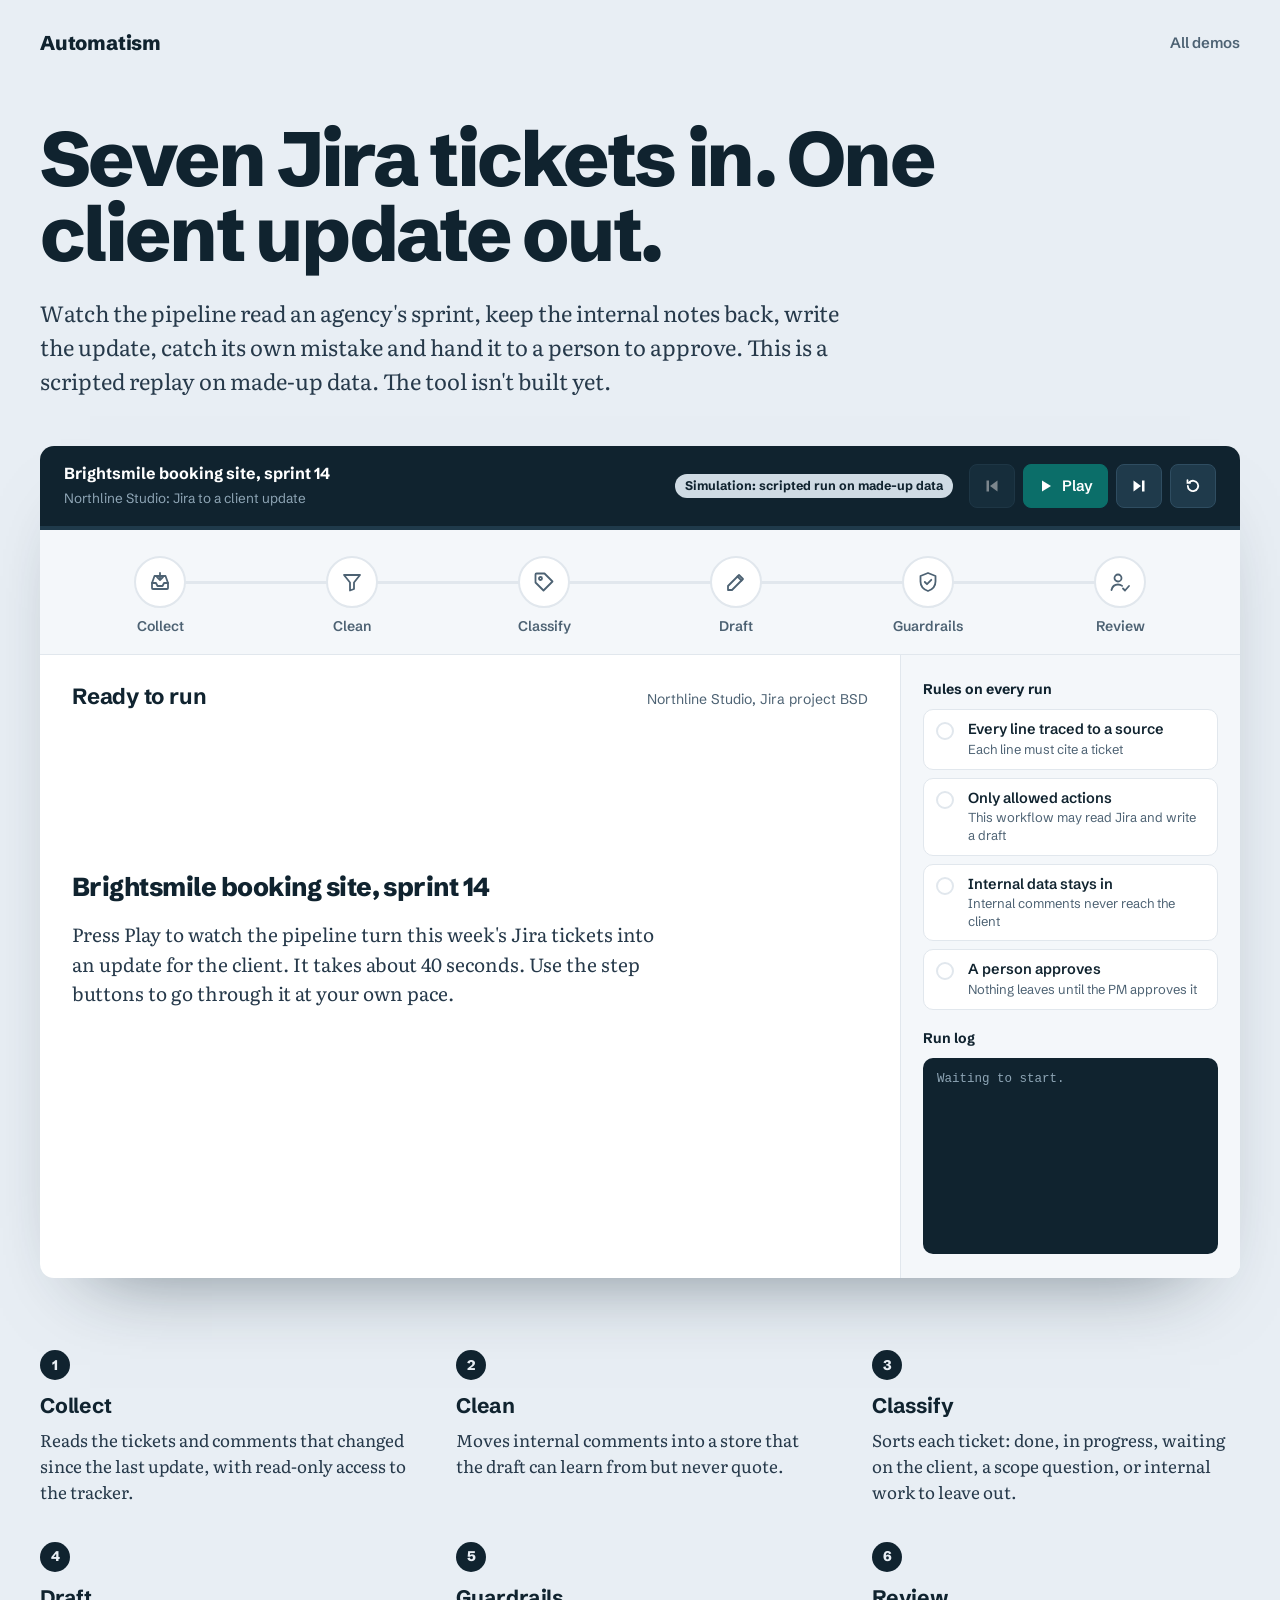
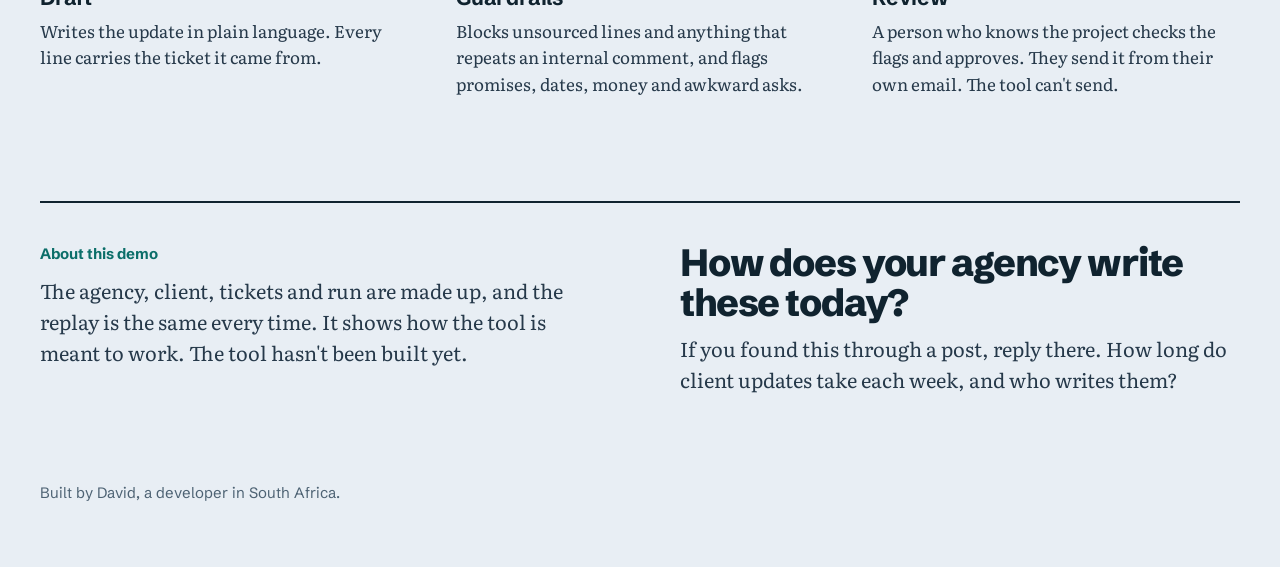
==== client-updates/index.html @ d6e1fcb0 "Animated pipeline demos: client updates and unbilled time, plus hub Co-Authored-By: Claude Opus 5.5 " ====
<!doctype html>
<html lang="en">
<head>
<meta charset="utf-8">
<meta name="viewport" content="width=device-width, initial-scale=1">
<title>Client updates, drafted from Jira</title>
<meta name="description" content="Watch a scripted run: seven Jira tickets become a client update, internal notes stay out, a guardrail catches a leak, and a person approves it. Made-up data; the tool isn't built yet.">
<link rel="preconnect" href="https://fonts.googleapis.com">
<link rel="preconnect" href="https://fonts.gstatic.com" crossorigin>
<link href="https://fonts.googleapis.com/css2?family=Schibsted+Grotesk:wght@400;500;600;700;800&family=Literata:opsz,wght@7..72,400;7..72,500&display=swap" rel="stylesheet">
<link rel="stylesheet" href="../assets/site.css">
<link rel="stylesheet" href="../assets/player.css">
</head>
<body>
<div class="wrap">
  <header class="top"><a class="brand" href="../">Automatism</a><nav><a href="../">All demos</a></nav></header>
  <main>
    <section class="hero" style="padding-top: 64px; max-width: 980px">
      <h1>Seven Jira tickets in. One client update out.</h1>
      <p class="lede">Watch the pipeline read an agency's sprint, keep the internal notes back, write the update, catch its own mistake and hand it to a person to approve. This is a scripted replay on made-up data. The tool isn't built yet.</p>
    </section>

    <div class="player" id="player"></div>

    <section class="after">
      <ol class="steps">
        <li><h3>Collect</h3><p>Reads the tickets and comments that changed since the last update, with read-only access to the tracker.</p></li>
        <li><h3>Clean</h3><p>Moves internal comments into a store that the draft can learn from but never quote.</p></li>
        <li><h3>Classify</h3><p>Sorts each ticket: done, in progress, waiting on the client, a scope question, or internal work to leave out.</p></li>
        <li><h3>Draft</h3><p>Writes the update in plain language. Every line carries the ticket it came from.</p></li>
        <li><h3>Guardrails</h3><p>Blocks unsourced lines and anything that repeats an internal comment, and flags promises, dates, money and awkward asks.</p></li>
        <li><h3>Review</h3><p>A person who knows the project checks the flags and approves. They send it from their own email. The tool can't send.</p></li>
      </ol>

      <section class="close">
        <div>
          <div class="kicker">About this demo</div>
          <p>The agency, client, tickets and run are made up, and the replay is the same every time. It shows how the tool is meant to work. The tool hasn't been built yet.</p>
        </div>
        <div>
          <h2>How does your agency write these today?</h2>
          <p>If you found this through a post, reply there. How long do client updates take each week, and who writes them?</p>
        </div>
      </section>
      <p class="byline">Built by David, a developer in South Africa.</p>
    </section>
  </main>
</div>

<script src="../assets/player.js"></script>
<script>
(function () {
  var esc = Pipeline.esc;
  var I = {
    collect: '<svg viewBox="0 0 24 24" fill="none" stroke="currentColor" stroke-width="1.8" stroke-linecap="round" stroke-linejoin="round" aria-hidden="true"><path d="M4 13h4l1.5 3h5L16 13h4"/><path d="M4 13l2.5-7h11L20 13v5a1 1 0 0 1-1 1H5a1 1 0 0 1-1-1z"/><path d="M12 3v7m-3-3l3 3 3-3"/></svg>',
    clean: '<svg viewBox="0 0 24 24" fill="none" stroke="currentColor" stroke-width="1.8" stroke-linecap="round" stroke-linejoin="round" aria-hidden="true"><path d="M4 5h16l-6 7.5V19l-4 1.5v-8z"/></svg>',
    classify: '<svg viewBox="0 0 24 24" fill="none" stroke="currentColor" stroke-width="1.8" stroke-linecap="round" stroke-linejoin="round" aria-hidden="true"><path d="M3.5 12.5V4.5a1 1 0 0 1 1-1h8l8 8-9 9z"/><circle cx="8.5" cy="8.5" r="1.5"/></svg>',
    draft: '<svg viewBox="0 0 24 24" fill="none" stroke="currentColor" stroke-width="1.8" stroke-linecap="round" stroke-linejoin="round" aria-hidden="true"><path d="M4 20h4L19 9l-4-4L4 16z"/><path d="M13.5 6.5l4 4"/></svg>',
    guard: '<svg viewBox="0 0 24 24" fill="none" stroke="currentColor" stroke-width="1.8" stroke-linecap="round" stroke-linejoin="round" aria-hidden="true"><path d="M12 3l7.5 3v5.5c0 4.5-3.2 8-7.5 9.5-4.3-1.5-7.5-5-7.5-9.5V6z"/><path d="M8.8 12l2.2 2.2 4.3-4.4"/></svg>',
    review: '<svg viewBox="0 0 24 24" fill="none" stroke="currentColor" stroke-width="1.8" stroke-linecap="round" stroke-linejoin="round" aria-hidden="true"><circle cx="10" cy="8" r="3.5"/><path d="M3.5 20c.8-3.6 3.4-5.5 6.5-5.5 1.6 0 3 .5 4.1 1.4"/><path d="M15 18.5l2 2 4-4.5"/></svg>',
    lock: '<svg viewBox="0 0 16 16" fill="none" stroke="currentColor" stroke-width="1.6" stroke-linecap="round" aria-hidden="true"><rect x="3" y="7" width="10" height="7" rx="1.5"/><path d="M5.5 7V5a2.5 2.5 0 0 1 5 0v2"/></svg>',
    tick: '<svg viewBox="0 0 12 12" fill="none" stroke="currentColor" stroke-width="2" stroke-linecap="round" stroke-linejoin="round" aria-hidden="true"><path d="M2.5 6.2l2.3 2.3 4.7-5"/></svg>'
  };

  var T = [
    { k: "BSD-212", t: "Slot API returns 500 on Saturdays", s: "Done", c: "c-done", note: "tz offset on the practice system sandbox. hotfixed, added test", cls: ["Done: tell the client", "c-done"] },
    { k: "BSD-215", t: "Practitioner profile fields in CMS", s: "Done", c: "c-done", cls: ["Done: tell the client", "c-done"] },
    { k: "BSD-219", t: "SMS reminders via gateway", s: "Blocked", c: "c-bad", note: "still waiting on client for sender ID approval. asked 3x", cls: ["Waiting on the client", "c-wait"] },
    { k: "BSD-221", t: "Refactor availability cache", s: "In progress", c: "c-prog", cls: ["Internal work: leave out", "c-int"] },
    { k: "BSD-224", t: "Home page hero copy", s: "To do", c: "c-int", note: "copy not in from their marketing yet", cls: ["Waiting on the client", "c-wait"] },
    { k: "BSD-226", t: "Mobile speed: oversized hero photos", s: "In progress", c: "c-prog", note: "their photos are 8MB each lol", cls: ["In progress", "c-prog"] },
    { k: "BSD-227", t: "Add medical aid field to booking form", s: "New", c: "c-int", note: "not in SOW. client asked on Tuesday's call. change request?", cls: ["Scope question", "c-scope"] }
  ];

  // The draft, in order. "leak" is the first version of the BSD-226 line, which the guardrail blocks.
  var D = [
    { id: "hi", text: "Hi Lerato," },
    { id: "intro", text: "Here's where the booking site stands this week." },
    { id: "h1", head: "Done" },
    { id: "p212", src: "BSD-212", text: "Saturday bookings work again. A time zone mismatch with the practice system was blocking them. It's fixed, and we've added a check so it can't come back quietly." },
    { id: "p215", src: "BSD-215", text: "Your team can now edit practitioner profiles in the CMS." },
    { id: "h2", head: "In progress" },
    { id: "p226", src: "BSD-226", leak: "Page speed on phones is poor because your photos are 8MB each.", text: "Page speed on phones. Large photo files are the main cause, and we're working on it." },
    { id: "h3", head: "Waiting on you" },
    { id: "p219", src: "BSD-219", flag: 1, text: "SMS reminders are waiting on the sender ID approval. Could you check whether it has come through?" },
    { id: "p224", src: "BSD-224", text: "The home page copy from your marketing team." },
    { id: "h4", head: "Your question from Tuesday" },
    { id: "p227", src: "BSD-227", flag: 2, text: "Adding a medical aid field to the booking form is outside the current scope. We'll send you a quote for it." },
    { id: "bye", text: "Thanks,<br>Naledi" }
  ];

  function addTickets(from, to) { return function (d, i) { for (var j = from; j <= to; j++) d.tickets.push({ i: j, at: i }); }; }
  function addClasses(list) { return function (d, i) { list.forEach(function (j) { d.cls[j] = i; }); }; }
  function addDraft(ids) { return function (d, i) { ids.forEach(function (id) { d.draft.push({ id: id, at: i }); }); }; }
  function set(key) { return function (d, i) { d[key] = i; }; }

  var beats = [
    { stage: "collect", dur: 1000, log: [["Connected to Jira project BSD with a read-only token"]], rules: { actions: ["run", "Checking: read Jira, write a draft"] } },
    { stage: "collect", dur: 700, log: [["Fetching issues changed since Fri 18 Sep, 16:00"]] },
    { stage: "collect", dur: 650, log: [["Got BSD-212, BSD-215, BSD-219"]], do: addTickets(0, 2) },
    { stage: "collect", dur: 650, log: [["Got BSD-221, BSD-224"]], do: addTickets(3, 4) },
    { stage: "collect", dur: 650, log: [["Got BSD-226, BSD-227"]], do: addTickets(5, 6) },
    { stage: "collect", dur: 1300, log: [["7 issues and 5 comments collected"]], rules: { actions: ["pass", "Read-only on Jira. No other systems touched."] } },

    { stage: "clean", dur: 1200, t: 2, log: [["Separating internal comments from ticket text"]], rules: { sensitive: ["run", "Scanning 5 comments"] } },
    { stage: "clean", dur: 1600, log: [["5 internal comments moved to the internal store"]], do: set("vault") },
    { stage: "clean", dur: 1300, log: [["No credentials or personal details found in ticket text", "good"]], rules: { sensitive: ["wait", "5 comments held back. The draft gets checked against them."] } },

    { stage: "classify", dur: 800, t: 2, log: [["Classifying 7 issues for the client"]] },
    { stage: "classify", dur: 850, log: [["BSD-212, BSD-215: done"]], do: addClasses([0, 1]) },
    { stage: "classify", dur: 850, log: [["BSD-219, BSD-224: waiting on the client"]], do: addClasses([2, 4]) },
    { stage: "classify", dur: 850, log: [["BSD-226: in progress"]], do: addClasses([5]) },
    { stage: "classify", dur: 1000, log: [["BSD-221: internal work, left out", "warn"]], do: addClasses([3]) },
    { stage: "classify", dur: 1500, log: [["BSD-227: not in the statement of work, marked as a scope question", "warn"]], do: addClasses([6]) },

    { stage: "draft", dur: 900, t: 2, log: [["Drafting the update for Lerato from 6 issues"]] },
    { stage: "draft", dur: 1000, t: 3, do: addDraft(["hi", "intro"]) },
    { stage: "draft", dur: 1300, t: 3, do: addDraft(["h1", "p212", "p215"]) },
    { stage: "draft", dur: 1100, t: 3, do: addDraft(["h2", "p226"]) },
    { stage: "draft", dur: 1200, t: 3, do: addDraft(["h3", "p219", "p224"]) },
    { stage: "draft", dur: 1200, t: 3, do: addDraft(["h4", "p227", "bye"]) },
    { stage: "draft", dur: 1100, log: [["Draft ready: 6 content lines, each tagged with its ticket"]] },

    { stage: "guard", dur: 1100, log: [["Checking every line has a source"]], rules: { source: ["run", "Checking 6 lines"] } },
    { stage: "guard", dur: 1000, log: [["6 of 6 lines trace to a ticket", "good"]], rules: { source: ["pass", "6 of 6 lines cite a ticket"] } },
    { stage: "guard", dur: 1300, log: [["Comparing the draft with the 5 internal comments"]], rules: { sensitive: ["run", "Comparing draft with 5 internal comments"] } },
    { stage: "guard", dur: 2600, halt: true, log: [["BLOCKED: a line repeats the internal comment on BSD-226 (\"their photos are 8MB each\")", "bad"]], rules: { sensitive: ["fail", "A line repeats BSD-226's internal comment"] }, do: set("caught") },
    { stage: "guard", dur: 1900, log: [["Rewriting that line without the internal detail", "warn"]], do: set("fixed") },
    { stage: "guard", dur: 1200, log: [["Recheck passed: no internal text left in the draft", "good"]], rules: { sensitive: ["pass", "Rewritten line passes. No internal text left."] } },
    { stage: "guard", dur: 1500, log: [["Flagged for a person: BSD-219 (third time asking), BSD-227 (offers a quote)", "warn"]], rules: { human: ["flag", "2 lines need a person: a third ask and a quote"] }, do: set("flags") },
    { stage: "guard", dur: 1100, log: [["Saved as a draft. Sending isn't an allowed action for this workflow"]], rules: { actions: ["pass", "Draft saved. Sending isn't allowed."] } },

    { stage: "review", dur: 1600, t: 30, log: [["Draft sent to Naledi for review"]], rules: { human: ["wait", "Waiting for Naledi"] } },
    { stage: "review", dur: 1500, t: 40, log: [["Naledi checked the tone of the SMS reminder line"]], do: set("c1") },
    { stage: "review", dur: 1500, t: 30, log: [["Naledi confirmed BSD-227 is a change request and OK'd offering a quote"]], do: set("c2") },
    { stage: "review", dur: 2000, t: 10, done: true, log: [["Approved by Naledi. She sends it from her own email. The tool sent nothing.", "good"]], rules: { human: ["pass", "Approved by Naledi"] }, do: set("ok") }
  ];

  function has(d, key) { return d[key] !== undefined; }
  function fresh(at, k) { return at === k ? " enter" : ""; }

  function ticketRows(d, k, mode) {
    return '<ul class="rows">' + d.tickets.map(function (x) {
      var t = T[x.i];
      var chip = '<span class="chip ' + t.c + '">' + t.s + "</span>";
      var extra = "";
      if (mode === "classify" && d.cls[x.i] !== undefined) {
        chip = '<span class="chip ' + t.cls[1] + fresh(d.cls[x.i], k) + '">' + t.cls[0] + "</span>";
      }
      if (t.note) {
        if (mode === "collect") extra = '<div class="n"><b>Comment:</b> ' + esc(t.note) + "</div>";
        else extra = '<div class="n">1 internal comment held back</div>';
      }
      var dim = mode === "classify" && t.cls[1] === "c-int" && d.cls[x.i] !== undefined ? ' style="opacity:.55"' : "";
      return '<li class="row' + fresh(x.at, k) + '"' + dim + '><span class="k">' + t.k + '</span><span class="t">' + esc(t.t) + "</span>" + chip + extra + "</li>";
    }).join("") + "</ul>";
  }

  function vault(d, k) {
    return '<div class="vault' + fresh(d.vault, k) + '"><h5>' + I.lock + "Internal store: used for context, never quoted</h5><ul>" +
      T.filter(function (t) { return t.note; }).map(function (t) { return "<li>" + t.k + ": " + esc(t.note) + "</li>"; }).join("") + "</ul></div>";
  }

  function draftHtml(d, k, final) {
    var last = d.draft.length ? d.draft[d.draft.length - 1].id : null;
    return '<div class="draft">' + d.draft.map(function (x) {
      var p = D.filter(function (y) { return y.id === x.id; })[0];
      if (p.head) return '<h6 class="' + fresh(x.at, k) + '">' + p.head + "</h6>";
      var src = p.src ? '<span class="src">' + p.src + "</span>" : "";
      var caret = !final && x.id === last && x.at === k ? " caret" : "";
      if (p.leak && !has(d, "fixed")) {
        if (has(d, "caught")) return '<p class="caught' + fresh(d.caught, k) + '"><span class="stamp">Blocked: repeats an internal comment</span><br><del>' + esc(p.leak) + "</del>" + src + "</p>";
        return '<p class="' + fresh(x.at, k) + caret + '">' + esc(p.leak) + src + "</p>";
      }
      if (p.leak) return '<p class="fixed' + fresh(d.fixed, k) + '">' + esc(p.text) + src + "</p>";
      if (p.flag && has(d, "flags")) return '<p class="flagged' + fresh(d.flags, k) + '"><span class="sr">Flag ' + p.flag + ": </span>" + esc(p.text) + src + "</p>";
      return '<p class="' + fresh(x.at, k) + caret + '">' + p.text + src + "</p>";
    }).join("") + "</div>";
  }

  function render(st, k) {
    var d = st.data, stage = st.cur < 0 ? null : beats[k].stage;
    if (!stage) return {
      title: "Ready to run",
      note: "Northline Studio, Jira project BSD",
      html: '<div class="poster"><div class="big">Brightsmile booking site, sprint 14</div><p>Press Play to watch the pipeline turn this week\'s Jira tickets into an update for the client. It takes about 40 seconds. Use the step buttons to go through it at your own pace.</p></div>'
    };
    if (stage === "collect") return { title: "Collect", note: "Tickets and comments changed since the last update", html: ticketRows(d, k, "collect") };
    if (stage === "clean") return { title: "Clean", note: "Internal comments go to a store the draft can't quote", html: ticketRows(d, k, "clean") + (has(d, "vault") ? vault(d, k) : "") };
    if (stage === "classify") return { title: "Classify", note: "What the client needs to hear about, and what stays internal", html: ticketRows(d, k, "classify") };
    if (stage === "draft") return { title: "Draft", note: "To Lerato, Brightsmile Dental Group", html: draftHtml(d, k, false) };
    if (stage === "guard") return { title: "Guardrails", note: has(d, "caught") && !has(d, "fixed") ? "A rule failed. The draft can't move on until it's fixed." : "Every rule has to pass before a person sees it", html: draftHtml(d, k, true) };
    var box = function (key) { return '<span class="box' + (has(d, key) ? " on" : "") + '">' + (has(d, key) ? I.tick : "") + "</span>"; };
    return {
      title: "Review",
      note: "Naledi, project manager",
      html: '<div class="review">' + draftHtml(d, k, true) +
        '<div class="checkline' + fresh(d.c1, k) + '">' + box("c1") + "<span><b>1.</b> Third time asking about the sender ID. Tone checked.</span></div>" +
        '<div class="checkline' + fresh(d.c2, k) + '">' + box("c2") + "<span><b>2.</b> BSD-227 is outside the SOW. Confirmed as a change request, quote OK to offer.</span></div>" +
        '<div class="approve"><span class="who" aria-hidden="true">N</span><p>' + (has(d, "ok") ? "Approved. Naledi sends it from her own email." : "Nothing has been sent. Naledi decides.") + '</p><span class="btn' + (has(d, "ok") ? " on" : "") + '">' + (has(d, "ok") ? "Approved" : "Approve") + "</span></div></div>"
    };
  }

  Pipeline.mount(document.getElementById("player"), {
    title: "Brightsmile booking site, sprint 14",
    subtitle: "Northline Studio: Jira to a client update",
    clock: "16:40:00",
    stages: [
      { id: "collect", label: "Collect", icon: I.collect },
      { id: "clean", label: "Clean", icon: I.clean },
      { id: "classify", label: "Classify", icon: I.classify },
      { id: "draft", label: "Draft", icon: I.draft },
      { id: "guard", label: "Guardrails", icon: I.guard },
      { id: "review", label: "Review", icon: I.review }
    ],
    rules: [
      { id: "source", label: "Every line traced to a source", detail: "Each line must cite a ticket" },
      { id: "actions", label: "Only allowed actions", detail: "This workflow may read Jira and write a draft" },
      { id: "sensitive", label: "Internal data stays in", detail: "Internal comments never reach the client" },
      { id: "human", label: "A person approves", detail: "Nothing leaves until the PM approves it" }
    ],
    init: function () { return { tickets: [], cls: {}, draft: [] }; },
    beats: beats,
    render: render
  });
})();
</script>
</body>
</html>
---- assets/site.css ----
/* Shared look for the Automatism demo site. Palette from the "Review desk" direction. */
:root {
  --ground: #e8eef4;
  --ink: #10232f;
  --body: #26394a;
  --muted: #4d6273;
  --panel: #ffffff;
  --side: #f4f7fa;
  --line: #e1e7ed;
  --deep: #10232f;
  --deep-ink: #cfdbe4;
  --deep-muted: #8fa6b6;
  --deep-on: #1f3a4b;
  --teal: #0b6e69;
  --teal-soft: #dff1ef;
  --flag: #f28c38;
  --flag-bg: #fff1e3;
  --ok: #1f7a4d;
  --bad: #b3261e;
  --bad-bg: #fde8e6;
  --sans: "Schibsted Grotesk", system-ui, sans-serif;
  --serif: "Literata", Georgia, serif;
  --mono: ui-monospace, "SFMono-Regular", Menlo, Consolas, monospace;
}
@media (prefers-color-scheme: dark) {
  :root:not([data-theme="light"]) {
    --ground: #0d1a23; --ink: #e6edf2; --body: #c3d0da; --muted: #93a6b5;
    --panel: #15242f; --side: #192b37; --line: #263a48; --deep: #081219;
    --deep-on: #1b3140; --teal: #3fb3aa; --teal-soft: #173a38; --flag-bg: #3a2718;
    --ok: #57c28b; --bad: #f08a80; --bad-bg: #3a1c1a;
  }
}
*, *::before, *::after { box-sizing: border-box; }
html { -webkit-text-size-adjust: 100%; }
body { margin: 0; background: var(--ground); color: var(--ink); font-family: var(--sans); font-size: 17px; line-height: 1.45; }
a { color: var(--teal); }
:focus-visible { outline: 3px solid var(--teal); outline-offset: 2px; }
.wrap { max-width: 1280px; margin: 0 auto; padding: 0 16px; }
@media (min-width: 720px) { .wrap { padding: 0 40px; } }
.sr { position: absolute; width: 1px; height: 1px; overflow: hidden; clip: rect(0 0 0 0); white-space: nowrap; }

.top { display: flex; justify-content: space-between; align-items: center; gap: 16px; padding: 28px 0 0; font-size: 15px; }
.brand { font-weight: 800; font-size: 20px; letter-spacing: -0.01em; color: var(--ink); text-decoration: none; }
.top nav a { color: var(--muted); text-decoration: none; font-weight: 600; }
.top nav a:hover { color: var(--ink); }

h1 { margin: 0; font-size: clamp(40px, 6vw, 80px); line-height: 0.98; font-weight: 800; letter-spacing: -0.035em; }
.lede { margin: 24px 0 0; font-family: var(--serif); font-size: clamp(19px, 2vw, 22px); line-height: 1.55; max-width: 38em; color: var(--body); }

.close { margin-top: 104px; border-top: 2px solid var(--ink); padding: 40px 0 72px; display: grid; grid-template-columns: repeat(2, minmax(0, 1fr)); gap: 80px; }
.close .kicker { font-size: 15px; font-weight: 700; color: var(--teal); }
.close p { font-family: var(--serif); font-size: 20px; line-height: 1.55; margin: 10px 0 0; color: var(--body); }
.close h2 { font-size: clamp(30px, 3.4vw, 38px); font-weight: 800; letter-spacing: -0.03em; line-height: 1.05; margin: 0; }
.byline { font-size: 15px; color: var(--muted); padding: 0 0 48px; }

@media (max-width: 820px) {
  .close { grid-template-columns: minmax(0, 1fr); gap: 36px; }
}
---- assets/player.css ----
/* Pipeline player: conveyor of stages, the current stage's artifact, rules and run log. */
.player { margin-top: 48px; background: var(--panel); border-radius: 14px; box-shadow: 0 40px 80px -50px rgba(16, 35, 47, 0.6); overflow: hidden; }

.p-bar { background: var(--deep); color: var(--deep-ink); padding: 16px 24px; display: flex; align-items: center; gap: 16px; flex-wrap: wrap; }
.p-title { flex: 1 1 280px; min-width: 0; }
.p-title strong { display: block; color: #fff; font-size: 16px; }
.p-title span { font-size: 13.5px; color: var(--deep-muted); }
.p-sim { font-size: 12.5px; font-weight: 700; color: var(--deep); background: var(--deep-ink); border-radius: 999px; padding: 3px 10px; }
.p-controls { display: flex; gap: 8px; }
.p-controls button {
  font: 600 15px var(--sans); color: #fff; background: var(--deep-on); border: 1px solid #2f4d61;
  border-radius: 8px; min-height: 44px; padding: 0 14px; cursor: pointer; display: inline-flex; align-items: center; gap: 8px;
}
.p-controls button:hover { background: #28475b; }
.p-controls button:disabled { opacity: 0.45; cursor: default; }
.p-controls .primary { background: var(--teal); border-color: var(--teal); }
.p-controls svg { width: 16px; height: 16px; }
.p-progress { height: 4px; background: var(--deep-on); }
.p-progress div { height: 100%; width: 0; background: var(--flag); transition: width 400ms ease; }

/* Conveyor */
.conveyor { position: relative; padding: 26px 24px 18px; border-bottom: 1px solid var(--line); background: var(--side); }
.conveyor ol { list-style: none; margin: 0; padding: 0; display: grid; grid-template-columns: repeat(var(--n), minmax(0, 1fr)); position: relative; }
.conveyor .track { position: absolute; left: 0; right: 0; top: 51px; height: 3px; background: var(--line); }
.conveyor .track-fill { position: absolute; left: 0; top: 51px; height: 3px; background: var(--teal); width: 0; transition: width 700ms cubic-bezier(.5, 0, .2, 1); }
.conveyor .packet {
  position: absolute; top: 44px; width: 17px; height: 17px; margin-left: -8.5px; border-radius: 50%;
  background: var(--flag); box-shadow: 0 0 0 5px rgba(242, 140, 56, 0.25); left: 0; opacity: 0;
  transition: left 700ms cubic-bezier(.5, 0, .2, 1), opacity 300ms;
}
.conveyor li { display: flex; flex-direction: column; align-items: center; gap: 8px; text-align: center; position: relative; z-index: 1; }
.node {
  width: 52px; height: 52px; border-radius: 50%; background: var(--panel); border: 2px solid var(--line);
  display: flex; align-items: center; justify-content: center; color: var(--muted); transition: border-color 300ms, background 300ms, color 300ms, transform 300ms;
}
.node svg { width: 24px; height: 24px; }
.conveyor li span { font-size: 14px; font-weight: 600; color: var(--muted); }
.conveyor li[data-s="run"] .node { border-color: var(--flag); color: var(--ink); transform: scale(1.08); }
.conveyor li[data-s="run"] span { color: var(--ink); }
.conveyor li[data-s="done"] .node { border-color: var(--teal); background: var(--teal); color: #fff; }
.conveyor li[data-s="done"] span { color: var(--ink); }
.conveyor li[data-s="halt"] .node { border-color: var(--bad); background: var(--bad); color: #fff; }

/* Body: artifact + side */
.p-body { display: grid; grid-template-columns: minmax(0, 1fr) 340px; min-height: 560px; }
.stage { padding: 26px 32px 32px; min-width: 0; }
.stage-head { display: flex; justify-content: space-between; align-items: baseline; gap: 12px; flex-wrap: wrap; margin-bottom: 16px; }
.stage-head h3 { margin: 0; font-size: 22px; letter-spacing: -0.01em; }
.stage-head p { margin: 0; font-size: 14px; color: var(--muted); }
.side { background: var(--side); border-left: 1px solid var(--line); padding: 24px 22px; display: flex; flex-direction: column; gap: 18px; min-width: 0; }
.side h4 { margin: 0 0 10px; font-size: 14px; }

.rules { list-style: none; margin: 0; padding: 0; display: flex; flex-direction: column; gap: 8px; }
.rules li { background: var(--panel); border: 1px solid var(--line); border-radius: 10px; padding: 10px 12px; display: grid; grid-template-columns: 22px 1fr; gap: 2px 10px; transition: border-color 300ms, background 300ms; }
.rules .dot { grid-row: 1 / span 2; width: 18px; height: 18px; margin-top: 2px; border-radius: 50%; border: 2px solid var(--line); display: flex; align-items: center; justify-content: center; }
.rules .dot svg { width: 12px; height: 12px; }
.rules b { font-size: 14.5px; font-weight: 600; line-height: 1.3; }
.rules small { font-size: 13px; color: var(--muted); line-height: 1.35; }
.rules li[data-s="run"] { border-color: var(--flag); }
.rules li[data-s="run"] .dot { border-color: var(--flag); border-top-color: transparent; animation: spin 900ms linear infinite; }
.rules li[data-s="pass"] .dot { background: var(--ok); border-color: var(--ok); color: #fff; }
.rules li[data-s="fail"] { border-color: var(--bad); background: var(--bad-bg); }
.rules li[data-s="fail"] .dot { background: var(--bad); border-color: var(--bad); color: #fff; }
.rules li[data-s="flag"] { border-color: var(--flag); background: var(--flag-bg); }
.rules li[data-s="flag"] .dot { background: var(--flag); border-color: var(--flag); color: #10232f; }
.rules li[data-s="wait"] .dot { border-color: var(--teal); border-style: dashed; }
@keyframes spin { to { transform: rotate(360deg); } }

.log { font-family: var(--mono); font-size: 12.5px; line-height: 1.55; background: var(--deep); color: var(--deep-ink); border-radius: 10px; padding: 12px 14px; height: 196px; overflow-y: auto; margin: 0; list-style: none; }
.log li { white-space: pre-wrap; word-break: break-word; }
.log .t { color: var(--deep-muted); }
.log .warn { color: #ffb37a; }
.log .bad { color: #ff9a90; }
.log .good { color: #7fd6b0; }

/* Artifacts */
.enter { animation: enter 420ms cubic-bezier(.2, .7, .2, 1) both; }
@keyframes enter { from { opacity: 0; transform: translateY(8px); } to { opacity: 1; transform: none; } }
.rows { display: flex; flex-direction: column; gap: 8px; margin: 0; padding: 0; list-style: none; }
.row { border: 1px solid var(--line); border-radius: 10px; padding: 10px 14px; display: grid; grid-template-columns: 84px minmax(0, 1fr) auto; gap: 4px 12px; align-items: baseline; background: var(--panel); }
.row .k { font-size: 13px; font-weight: 700; color: var(--teal); }
.row .t { font-size: 15.5px; }
.row .n { grid-column: 2 / -1; font-size: 13.5px; color: var(--muted); }
.row .n b { font-weight: 600; }
.chip { font-size: 12px; font-weight: 700; border-radius: 6px; padding: 2px 8px; white-space: nowrap; border: 1px solid currentColor; }
.c-done { color: var(--ok); } .c-prog { color: var(--teal); } .c-wait { color: #b05a12; } .c-scope { color: #8a4bb8; } .c-int { color: var(--muted); } .c-bad { color: var(--bad); }
.stamp { display: inline-block; font-size: 12px; font-weight: 800; color: #fff; background: var(--bad); border-radius: 4px; padding: 2px 8px; transform: rotate(-2deg); }
.vault { margin-top: 14px; border: 2px dashed var(--line); border-radius: 10px; padding: 12px 14px; }
.vault h5 { margin: 0 0 8px; font-size: 13.5px; display: flex; gap: 8px; align-items: center; }
.vault h5 svg { width: 16px; height: 16px; }
.vault li { font-family: var(--mono); font-size: 12.5px; color: var(--muted); }
.vault ul { margin: 0; padding-left: 18px; }

.draft { font-family: var(--serif); font-size: 17px; line-height: 1.65; display: flex; flex-direction: column; gap: 10px; }
.draft p { margin: 0; position: relative; }
.draft h6 { font-family: var(--sans); font-size: 12.5px; font-weight: 700; color: var(--muted); margin: 6px 0 0; }
.src { font-family: var(--sans); font-size: 11.5px; font-weight: 700; color: var(--teal); background: var(--teal-soft); border-radius: 4px; padding: 1px 6px; margin-left: 6px; white-space: nowrap; }
.caught { background: var(--bad-bg); outline: 2px solid var(--bad); border-radius: 6px; padding: 4px 8px; margin: 0 -8px; }
.caught del { text-decoration-color: var(--bad); }
.fixed { background: var(--teal-soft); border-radius: 6px; padding: 4px 8px; margin: 0 -8px; }
.flagged { background: var(--flag-bg); outline: 2px solid var(--flag); border-radius: 6px; padding: 4px 8px; margin: 0 -8px; }
.caret::after { content: ""; display: inline-block; width: 2px; height: 1em; background: var(--ink); margin-left: 2px; vertical-align: -2px; animation: blink 800ms steps(1) infinite; }
@keyframes blink { 50% { opacity: 0; } }

.poster { display: flex; flex-direction: column; justify-content: center; align-items: flex-start; gap: 14px; height: 100%; min-height: 420px; }
.poster p { font-family: var(--serif); font-size: 19px; line-height: 1.55; margin: 0; max-width: 32em; color: var(--body); }
.poster .big { font-family: var(--sans); font-size: 26px; font-weight: 800; letter-spacing: -0.02em; color: var(--ink); }

.review { display: grid; grid-template-columns: minmax(0, 1fr); gap: 12px; }
.approve { display: flex; gap: 12px; align-items: center; flex-wrap: wrap; border-top: 1px solid var(--line); padding-top: 14px; margin-top: 4px; }
.approve .who { width: 40px; height: 40px; border-radius: 50%; background: var(--teal); color: #fff; font-weight: 800; display: flex; align-items: center; justify-content: center; }
.approve p { margin: 0; font-size: 15px; flex: 1 1 220px; }
.approve .btn { font: 700 15px var(--sans); border-radius: 10px; min-height: 44px; padding: 0 16px; display: inline-flex; align-items: center; border: 2px dashed var(--muted); color: var(--muted); }
.approve .btn.on { border: 2px solid var(--teal); background: var(--teal); color: #fff; }
.checkline { display: flex; gap: 10px; align-items: flex-start; font-size: 14.5px; }
.checkline .box { width: 18px; height: 18px; flex-shrink: 0; border: 2px solid var(--muted); border-radius: 4px; margin-top: 2px; display: flex; align-items: center; justify-content: center; }
.checkline .box.on { background: var(--teal); border-color: var(--teal); color: #fff; }
.checkline .box svg { width: 12px; height: 12px; }

/* Explainer below the player */
.steps { list-style: none; counter-reset: s; margin: 72px 0 0; padding: 0; display: grid; grid-template-columns: repeat(3, minmax(0, 1fr)); gap: 36px 48px; }
.steps li { counter-increment: s; }
.steps li::before { content: counter(s); display: inline-flex; width: 30px; height: 30px; border-radius: 50%; background: var(--ink); color: var(--ground); font-weight: 800; font-size: 14px; align-items: center; justify-content: center; margin-bottom: 10px; }
.steps h3 { margin: 0; font-size: 21px; letter-spacing: -0.01em; }
.steps p { margin: 6px 0 0; font-family: var(--serif); font-size: 17px; line-height: 1.55; color: var(--body); }

@media (max-width: 980px) {
  .p-body { grid-template-columns: minmax(0, 1fr); }
  .side { border-left: 0; border-top: 1px solid var(--line); }
  .steps { grid-template-columns: repeat(2, minmax(0, 1fr)); }
}
@media (max-width: 620px) {
  .stage { padding: 20px 16px 24px; }
  .conveyor { padding: 20px 8px 14px; }
  .node { width: 40px; height: 40px; }
  .node svg { width: 19px; height: 19px; }
  .conveyor .track, .conveyor .track-fill { top: 39px; }
  .conveyor .packet { top: 32px; }
  .conveyor li span { font-size: 11px; }
  .row { grid-template-columns: minmax(0, 1fr) auto; }
  .row .k { grid-column: 1 / -1; }
  .row .n { grid-column: 1 / -1; }
  .steps { grid-template-columns: minmax(0, 1fr); }
  .p-controls { width: 100%; }
  .p-controls button { flex: 1; justify-content: center; }
}
@media (prefers-reduced-motion: reduce) {
  *, *::before, *::after { animation-duration: 1ms !important; animation-iteration-count: 1 !important; transition-duration: 1ms !important; }
}

/* Recording mode: a fixed 1920x1080 frame for rendering the video cut */
body.record { background: var(--ground); }
body.record .top, body.record .hero, body.record .after { display: none; }
body.record .wrap { max-width: none; padding: 40px 60px; }
body.record .player { margin: 0; }
body.record .p-body { min-height: 760px; }
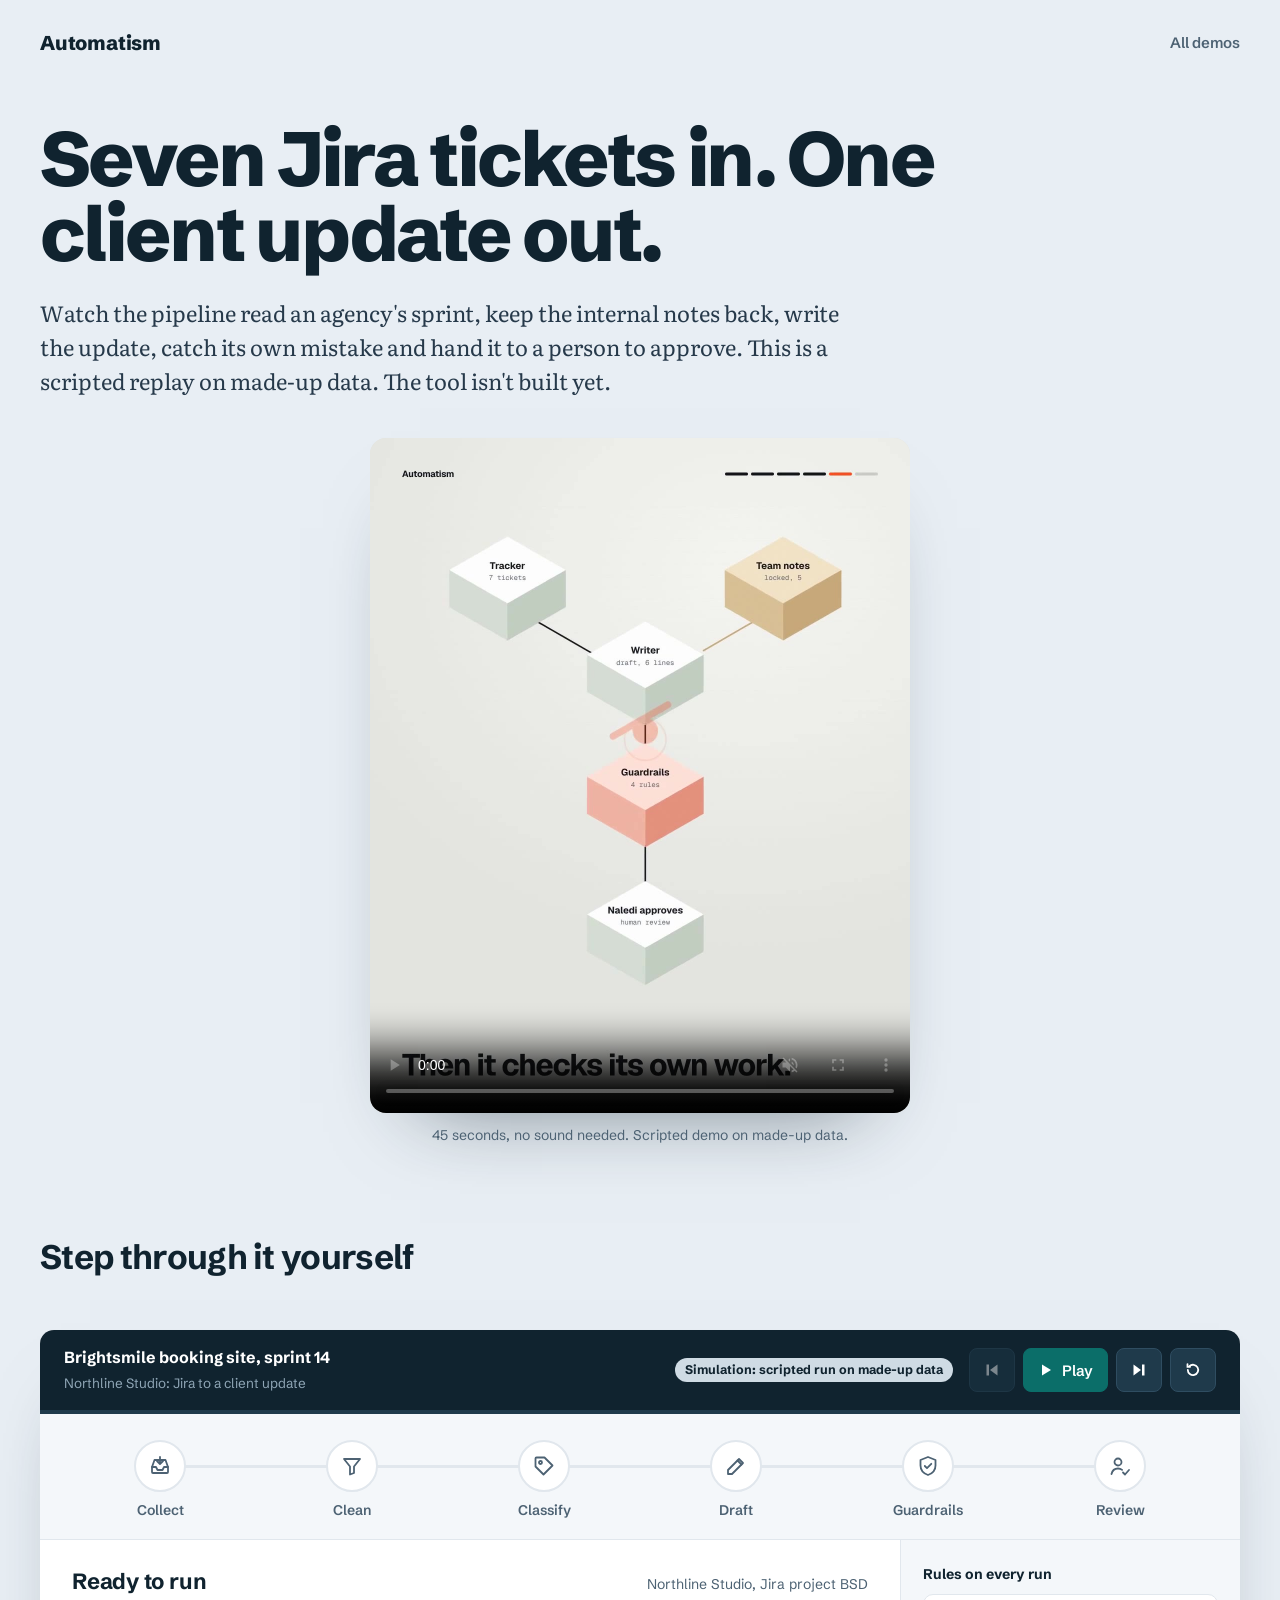
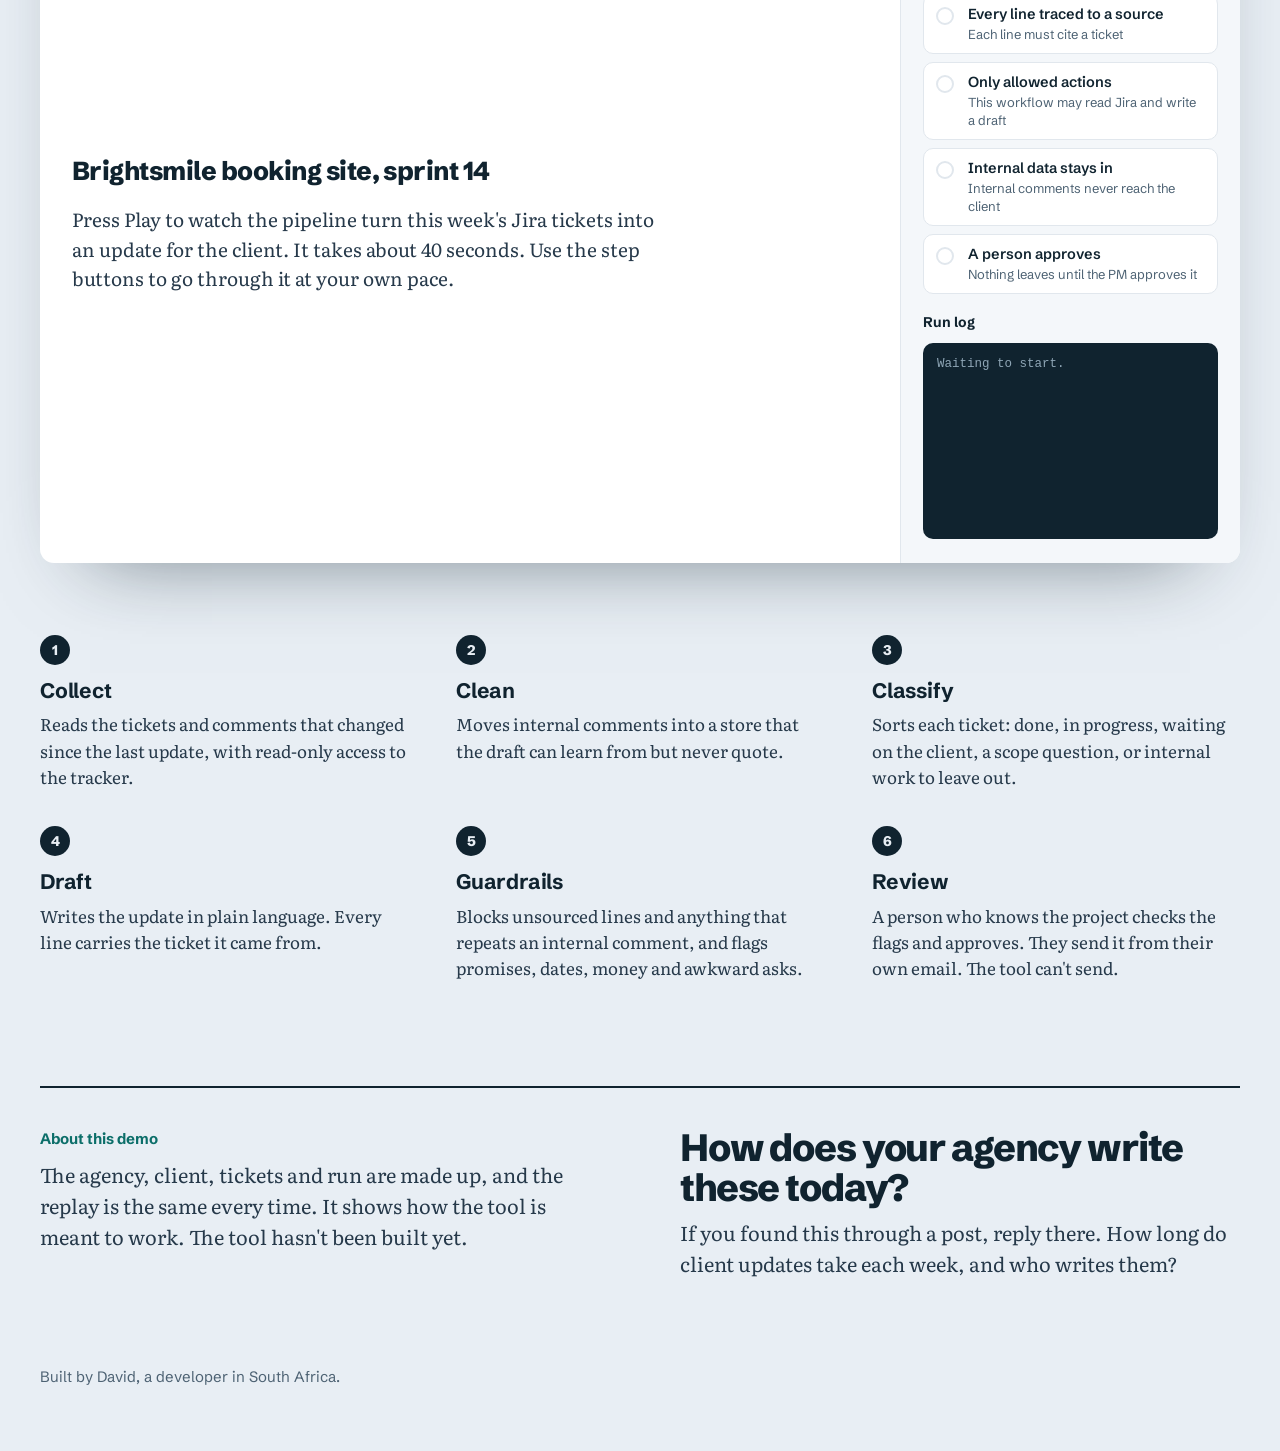
==== commit 05e1de8e: "Client-updates film as hero; light-only Co-Authored-By: Claude Opus 5.5 <noreply@anthropic.com> Clau" ====
--- a/client-updates/index.html
+++ b/client-updates/index.html
@@ -10,6 +10,12 @@
 <link href="https://fonts.googleapis.com/css2?family=Schibsted+Grotesk:wght@400;500;600;700;800&family=Literata:opsz,wght@7..72,400;7..72,500&display=swap" rel="stylesheet">
 <link rel="stylesheet" href="../assets/site.css">
 <link rel="stylesheet" href="../assets/player.css">
+<style>
+.film { margin: 40px auto 0; max-width: 540px; }
+.film video { display: block; width: 100%; aspect-ratio: 4 / 5; border-radius: 16px; background: #E4E5E1; box-shadow: 0 40px 80px -50px rgba(16, 35, 47, 0.6); }
+.film figcaption { margin-top: 12px; font-size: 14px; color: var(--muted); text-align: center; }
+.sub-h { margin: 88px 0 0; font-size: clamp(26px, 3vw, 34px); letter-spacing: -0.02em; }
+</style>
 </head>
 <body>
 <div class="wrap">
@@ -20,6 +26,12 @@
       <p class="lede">Watch the pipeline read an agency's sprint, keep the internal notes back, write the update, catch its own mistake and hand it to a person to approve. This is a scripted replay on made-up data. The tool isn't built yet.</p>
     </section>
 
+    <figure class="film">
+      <video src="../media/client-updates.mp4" poster="../media/client-updates-poster.jpg" autoplay muted loop playsinline controls preload="metadata" aria-label="45 second film: seven Jira tickets become a client update, a guardrail blocks a leaked team note, and the project manager approves it"></video>
+      <figcaption>45 seconds, no sound needed. Scripted demo on made-up data.</figcaption>
+    </figure>
+
+    <h2 class="sub-h">Step through it yourself</h2>
     <div class="player" id="player"></div>
 
     <section class="after">
--- a/assets/site.css
+++ b/assets/site.css
@@ -21,14 +21,6 @@
   --sans: "Schibsted Grotesk", system-ui, sans-serif;
   --serif: "Literata", Georgia, serif;
   --mono: ui-monospace, "SFMono-Regular", Menlo, Consolas, monospace;
-}
-@media (prefers-color-scheme: dark) {
-  :root:not([data-theme="light"]) {
-    --ground: #0d1a23; --ink: #e6edf2; --body: #c3d0da; --muted: #93a6b5;
-    --panel: #15242f; --side: #192b37; --line: #263a48; --deep: #081219;
-    --deep-on: #1b3140; --teal: #3fb3aa; --teal-soft: #173a38; --flag-bg: #3a2718;
-    --ok: #57c28b; --bad: #f08a80; --bad-bg: #3a1c1a;
-  }
 }
 *, *::before, *::after { box-sizing: border-box; }
 html { -webkit-text-size-adjust: 100%; }
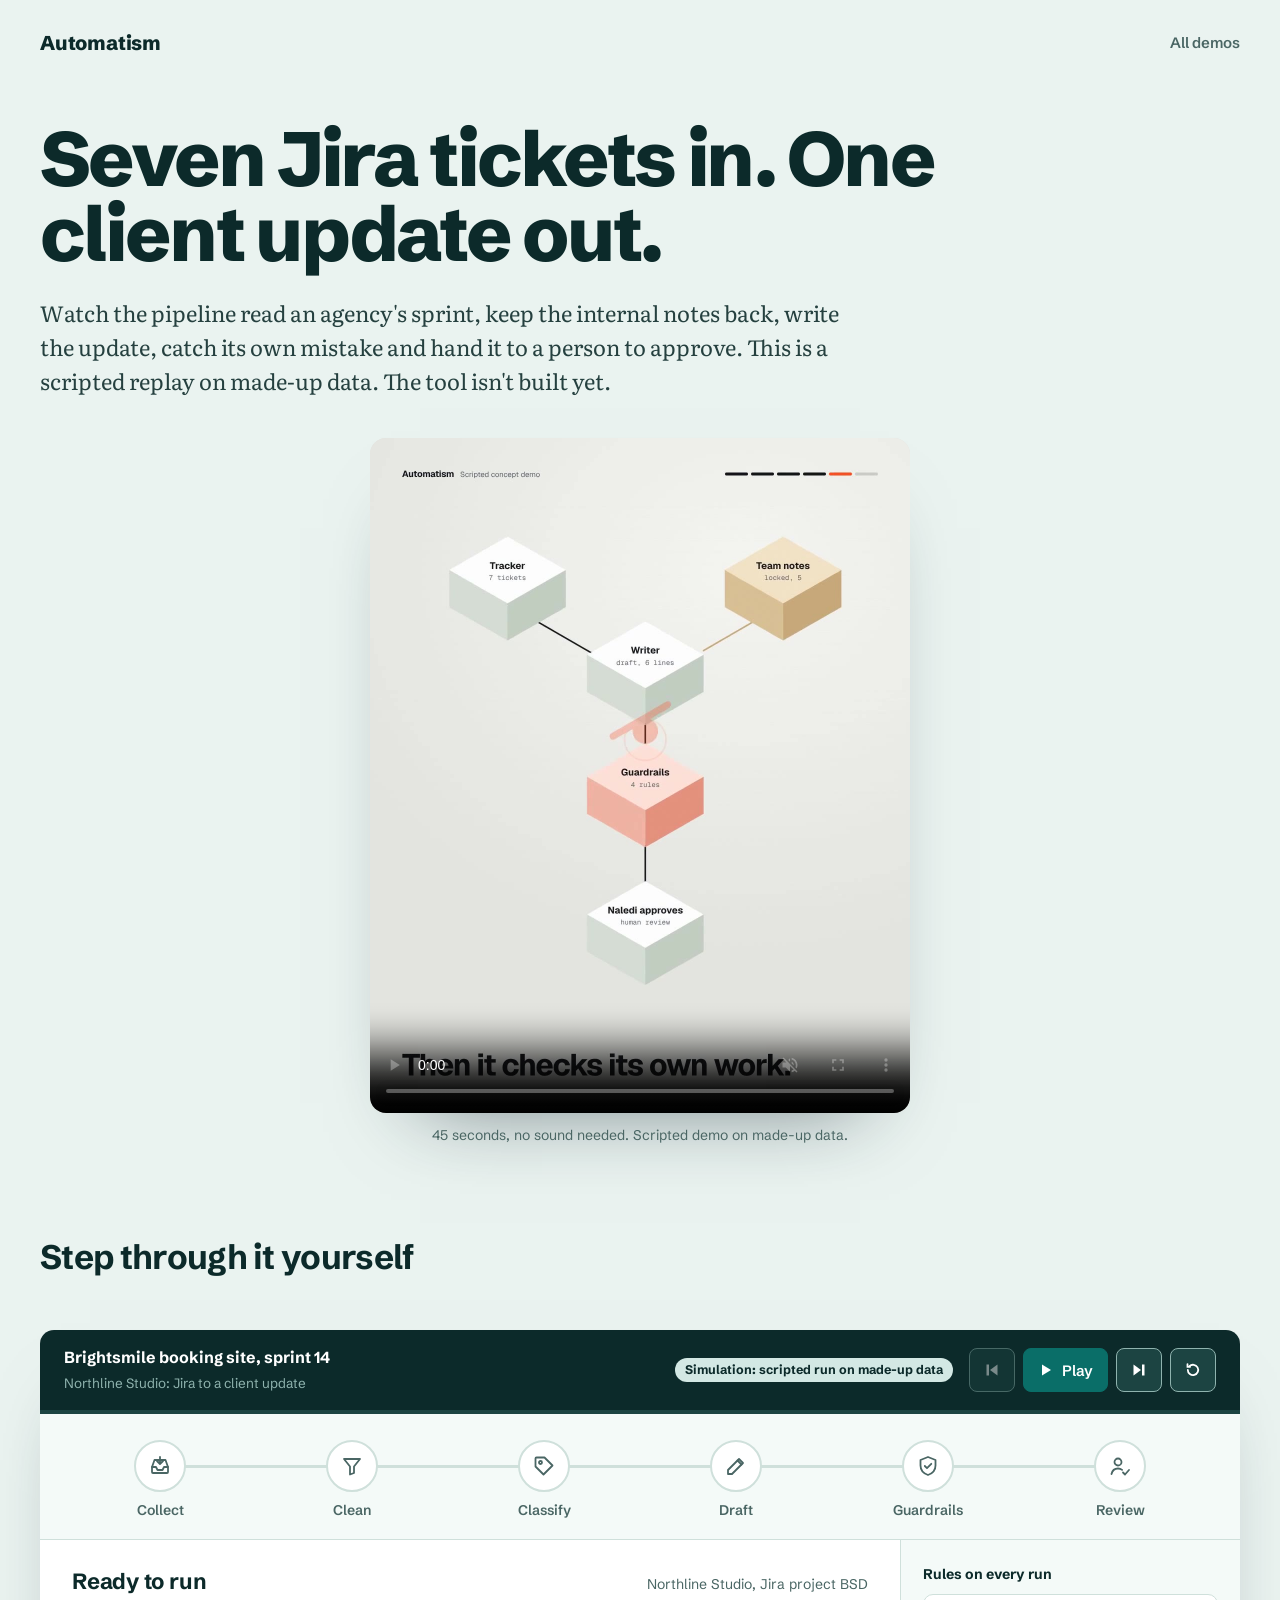
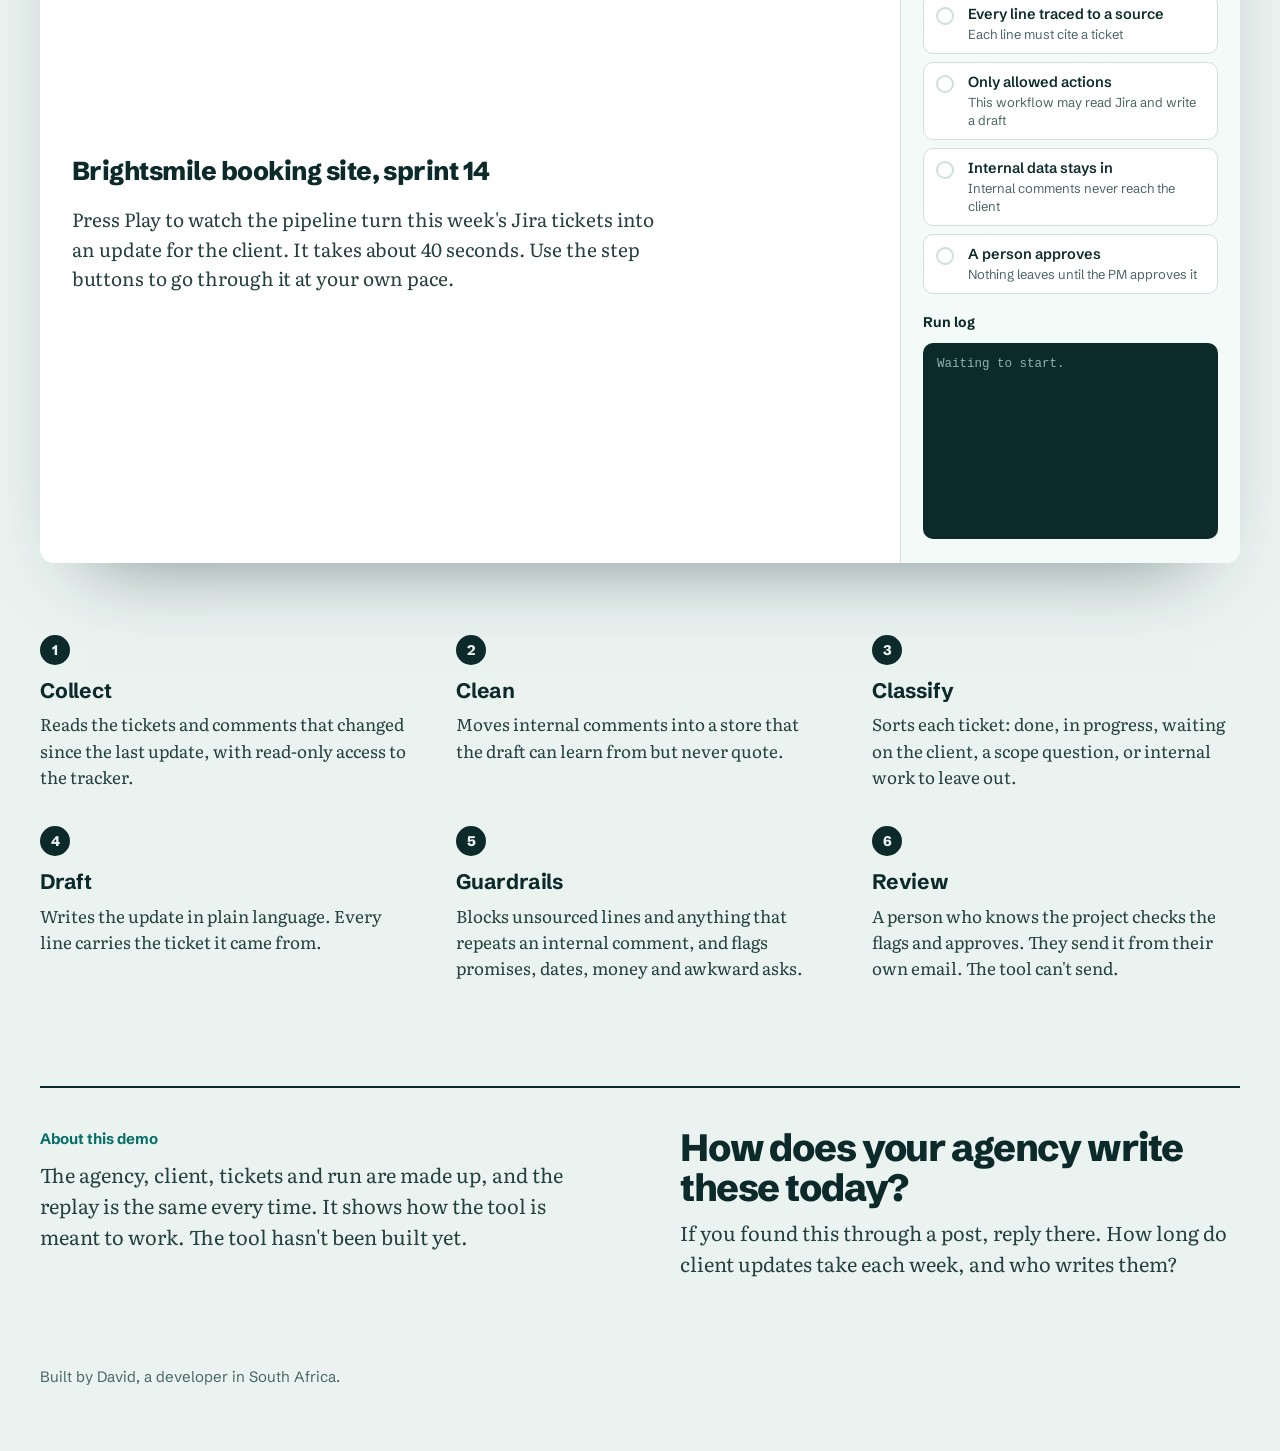
==== commit bbbc9363: "Home page redesign, live demo page, 404, favicon, robots Co-Authored-By: Claude Sonnet 5.5 <noreply@" ====
--- a/client-updates/index.html
+++ b/client-updates/index.html
@@ -5,6 +5,15 @@
 <meta name="viewport" content="width=device-width, initial-scale=1">
 <title>Client updates, drafted from Jira</title>
 <meta name="description" content="Watch a scripted run: seven Jira tickets become a client update, internal notes stay out, a guardrail catches a leak, and a person approves it. Made-up data; the tool isn't built yet.">
+<link rel="canonical" href="https://automatism.co.za/client-updates/">
+<link rel="icon" href="../assets/favicon.svg" type="image/svg+xml">
+<meta property="og:type" content="website">
+<meta property="og:site_name" content="Automatism">
+<meta property="og:title" content="Client updates, drafted from Jira">
+<meta property="og:description" content="Watch a scripted run: seven Jira tickets become a client update, internal notes stay out, a guardrail catches a leak, and a person approves it. Made-up data; the tool isn't built yet.">
+<meta property="og:url" content="https://automatism.co.za/client-updates/">
+<meta property="og:image" content="https://automatism.co.za/media/client-updates-poster.jpg">
+<meta name="twitter:card" content="summary_large_image">
 <link rel="preconnect" href="https://fonts.googleapis.com">
 <link rel="preconnect" href="https://fonts.gstatic.com" crossorigin>
 <link href="https://fonts.googleapis.com/css2?family=Schibsted+Grotesk:wght@400;500;600;700;800&family=Literata:opsz,wght@7..72,400;7..72,500&display=swap" rel="stylesheet">
--- a/assets/site.css
+++ b/assets/site.css
@@ -1,18 +1,22 @@
 /* Shared look for the Automatism demo site. Palette from the "Review desk" direction. */
 :root {
-  --ground: #e8eef4;
-  --ink: #10232f;
-  --body: #26394a;
-  --muted: #4d6273;
+  --ground: #eaf3f0;
+  --ink: #0c2a2a;
+  --body: #25403f;
+  --muted: #4a6664;
   --panel: #ffffff;
-  --side: #f4f7fa;
-  --line: #e1e7ed;
-  --deep: #10232f;
-  --deep-ink: #cfdbe4;
-  --deep-muted: #8fa6b6;
-  --deep-on: #1f3a4b;
-  --teal: #0b6e69;
-  --teal-soft: #dff1ef;
+  --side: #f4faf8;
+  --line: #cfe0db;
+  --deep: #0c2a2a;
+  --deep-ink: #d3e8e4;
+  --deep-muted: #8fb3ae;
+  --deep-on: #1c4442;
+  --band: #0a5c58;
+  --teal: #0a6e68;
+  --teal-soft: #d3ebe6;
+  --pink: #e0457b;
+  --pink-ink: #b0285c;
+  --pink-soft: #fde6ee;
   --flag: #f28c38;
   --flag-bg: #fff1e3;
   --ok: #1f7a4d;
@@ -27,6 +31,7 @@
 body { margin: 0; background: var(--ground); color: var(--ink); font-family: var(--sans); font-size: 17px; line-height: 1.45; }
 a { color: var(--teal); }
 :focus-visible { outline: 3px solid var(--teal); outline-offset: 2px; }
+.band :focus-visible { outline-color: #fff; }
 .wrap { max-width: 1280px; margin: 0 auto; padding: 0 16px; }
 @media (min-width: 720px) { .wrap { padding: 0 40px; } }
 .sr { position: absolute; width: 1px; height: 1px; overflow: hidden; clip: rect(0 0 0 0); white-space: nowrap; }
--- a/assets/player.css
+++ b/assets/player.css
@@ -8,10 +8,10 @@
 .p-sim { font-size: 12.5px; font-weight: 700; color: var(--deep); background: var(--deep-ink); border-radius: 999px; padding: 3px 10px; }
 .p-controls { display: flex; gap: 8px; }
 .p-controls button {
-  font: 600 15px var(--sans); color: #fff; background: var(--deep-on); border: 1px solid #2f4d61;
+  font: 600 15px var(--sans); color: #fff; background: var(--deep-on); border: 1px solid var(--deep-muted);
   border-radius: 8px; min-height: 44px; padding: 0 14px; cursor: pointer; display: inline-flex; align-items: center; gap: 8px;
 }
-.p-controls button:hover { background: #28475b; }
+.p-controls button:hover { background: var(--band); }
 .p-controls button:disabled { opacity: 0.45; cursor: default; }
 .p-controls .primary { background: var(--teal); border-color: var(--teal); }
 .p-controls svg { width: 16px; height: 16px; }
@@ -62,7 +62,7 @@
 .rules li[data-s="fail"] { border-color: var(--bad); background: var(--bad-bg); }
 .rules li[data-s="fail"] .dot { background: var(--bad); border-color: var(--bad); color: #fff; }
 .rules li[data-s="flag"] { border-color: var(--flag); background: var(--flag-bg); }
-.rules li[data-s="flag"] .dot { background: var(--flag); border-color: var(--flag); color: #10232f; }
+.rules li[data-s="flag"] .dot { background: var(--flag); border-color: var(--flag); color: var(--ink); }
 .rules li[data-s="wait"] .dot { border-color: var(--teal); border-style: dashed; }
 @keyframes spin { to { transform: rotate(360deg); } }
 
@@ -144,6 +144,42 @@
   .p-controls { width: 100%; }
   .p-controls button { flex: 1; justify-content: center; }
 }
+/* Phones: the whole player fits one screen. The stage scrolls itself to the
+   newest item; rules become pills and the log shows the latest line. */
+@media (max-width: 620px) {
+  .player { height: calc(100svh - 16px); max-height: 900px; min-height: 560px; display: flex; flex-direction: column; margin-top: 32px; scroll-margin-top: 8px; }
+  .p-bar { padding: 10px 12px; gap: 8px; }
+  .p-title { flex: 1 1 100%; }
+  .p-title strong { font-size: 15px; }
+  .p-title span { display: none; }
+  .p-sim { font-size: 11px; padding: 2px 8px; }
+  .p-controls { width: auto; flex: 1; }
+  .p-controls button { min-height: 40px; padding: 0 10px; font-size: 14px; }
+  .conveyor { padding: 12px 6px 10px; flex: none; }
+  .node { width: 34px; height: 34px; }
+  .node svg { width: 16px; height: 16px; }
+  .conveyor .track, .conveyor .track-fill { top: 29px; }
+  .conveyor .packet { top: 22px; width: 13px; height: 13px; margin-left: -6.5px; }
+  .conveyor li { gap: 5px; }
+  .conveyor li span { font-size: 10px; white-space: nowrap; letter-spacing: -0.01em; }
+  .conveyor li[data-s="run"] span, .conveyor li[data-s="halt"] span { font-weight: 800; }
+  .p-body { flex: 1; min-height: 0; display: flex; flex-direction: column; }
+  .stage { flex: 1; min-height: 0; overflow-y: auto; overscroll-behavior: contain; padding: 14px 14px 18px; scroll-behavior: smooth; }
+  .stage-head { margin-bottom: 10px; }
+  .stage-head h3 { font-size: 19px; }
+  .stage-head p { font-size: 12.5px; }
+  .side { flex: none; border-left: 0; border-top: 1px solid var(--line); padding: 10px 12px 12px; gap: 8px; }
+  .side h4 { display: none; }
+  .rules { flex-direction: row; flex-wrap: wrap; gap: 6px; }
+  .rules li { display: flex; align-items: center; gap: 6px; padding: 4px 9px 4px 5px; border-radius: 999px; }
+  .rules small { display: none; }
+  .rules b { font-size: 11.5px; line-height: 1.2; }
+  .rules .dot { width: 14px; height: 14px; margin: 0; }
+  .rules .dot svg { width: 9px; height: 9px; }
+  .log { height: auto; max-height: none; padding: 7px 10px; font-size: 11.5px; line-height: 1.4; overflow: hidden; }
+  .log li { display: none; }
+  .log li:last-child { display: block; white-space: nowrap; overflow: hidden; text-overflow: ellipsis; }
+}
 @media (prefers-reduced-motion: reduce) {
   *, *::before, *::after { animation-duration: 1ms !important; animation-iteration-count: 1 !important; transition-duration: 1ms !important; }
 }
@@ -154,3 +190,7 @@
 body.record .wrap { max-width: none; padding: 40px 60px; }
 body.record .player { margin: 0; }
 body.record .p-body { min-height: 760px; }
+@media (max-width: 360px) {
+  .conveyor { padding-left: 4px; padding-right: 4px; }
+  .conveyor li span { font-size: 9px; letter-spacing: -0.03em; white-space: nowrap; text-align: center; }
+}
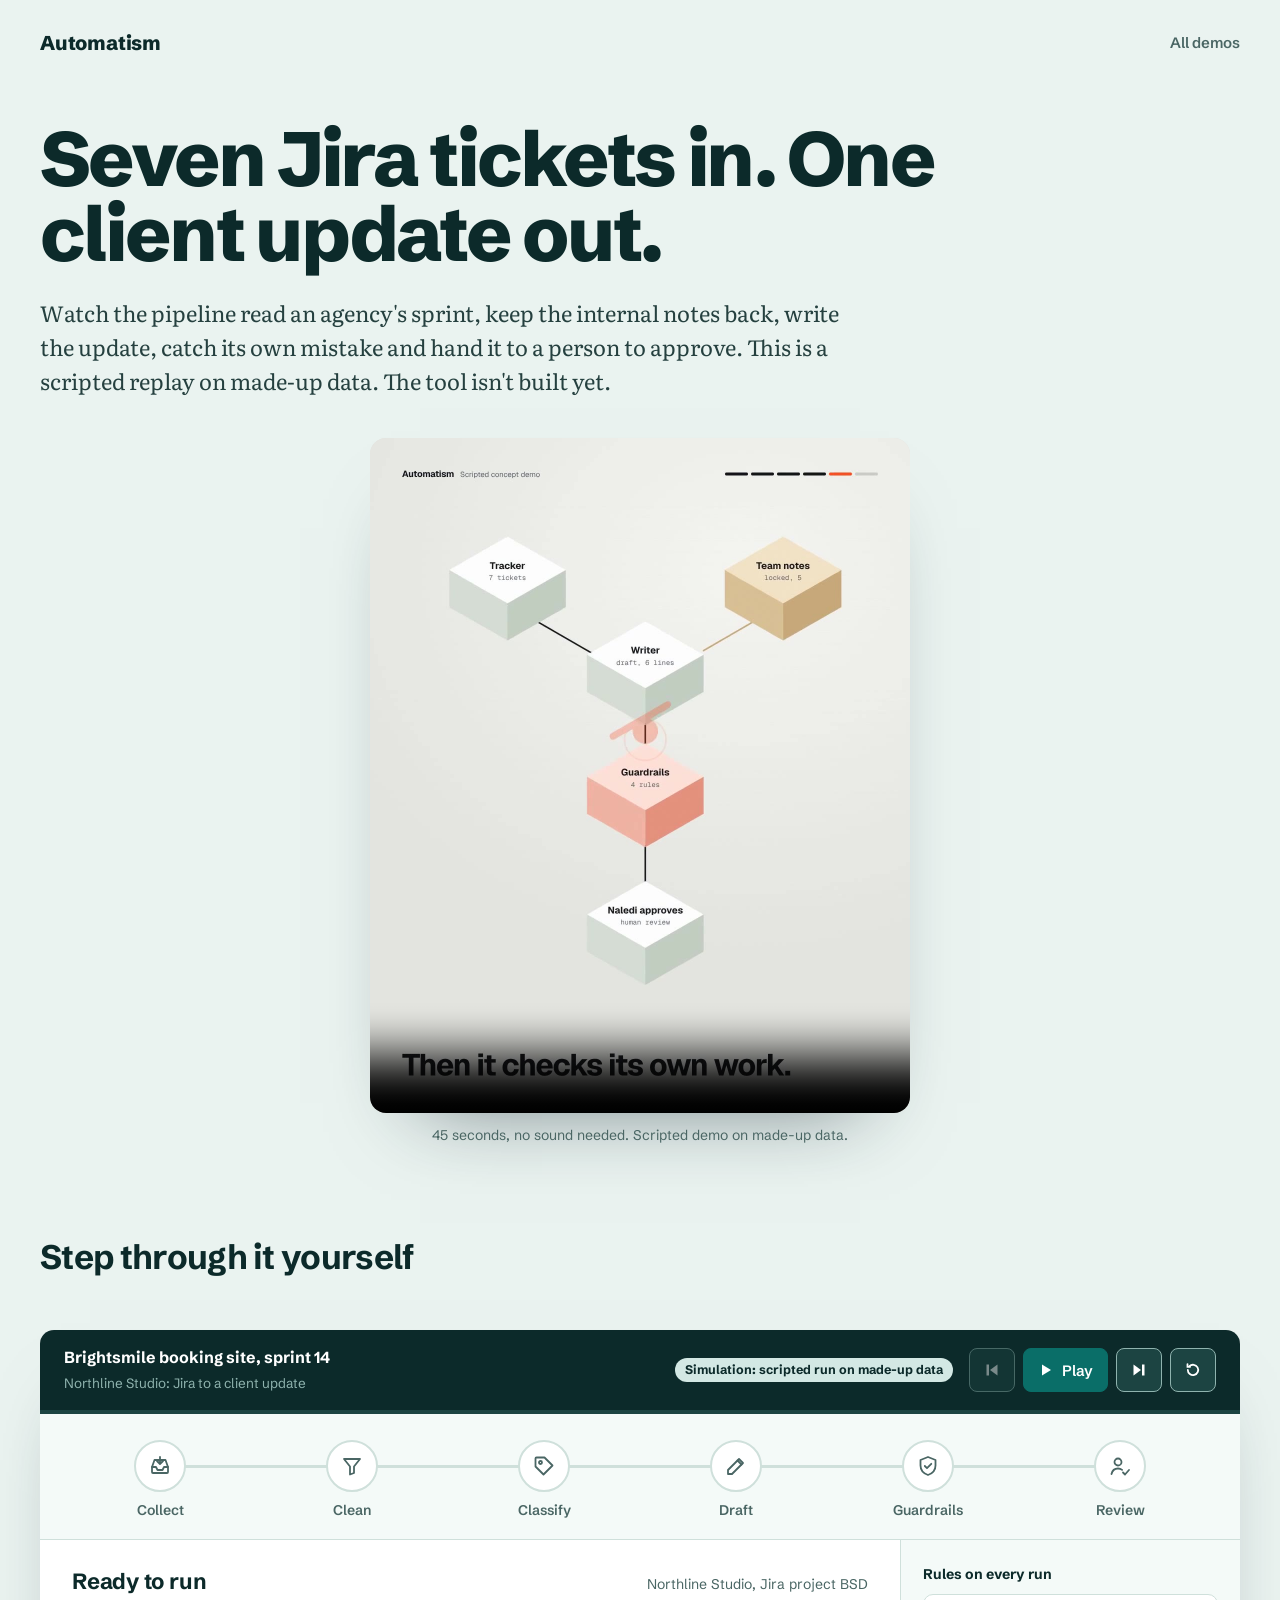
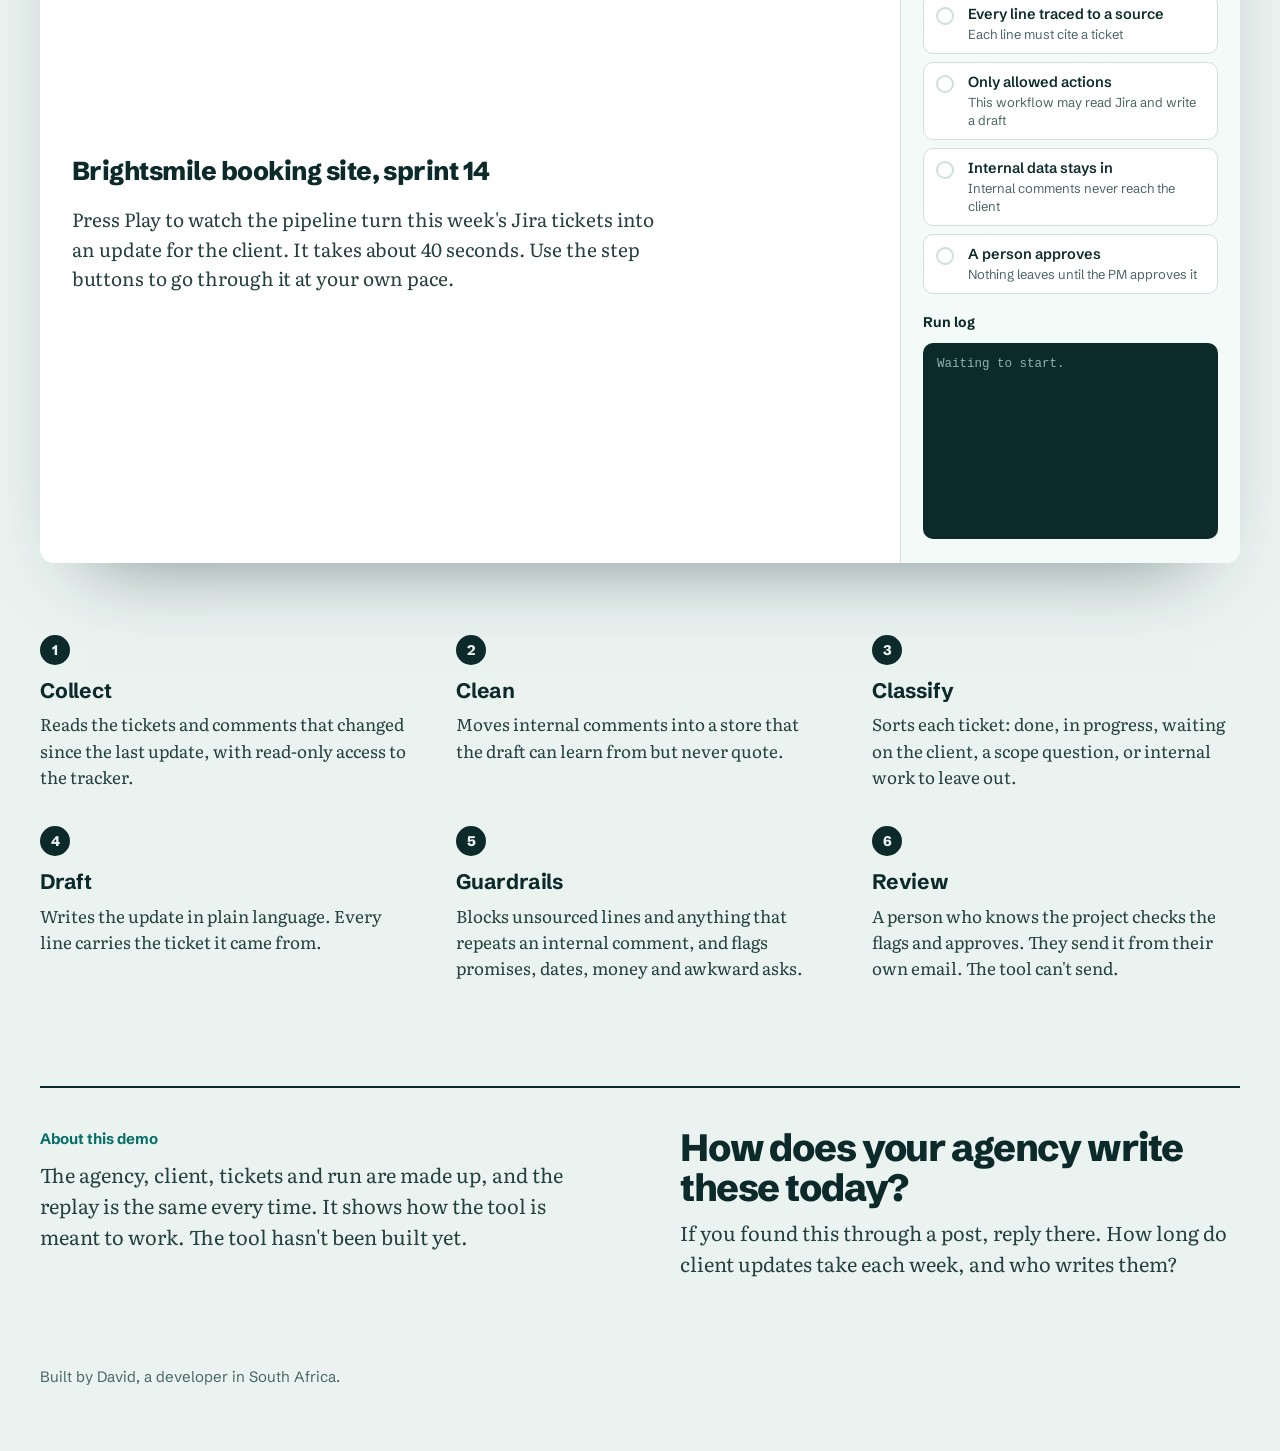
==== commit cec9e9d6: "Add visitor tracking script and data-track hooks Co-Authored-By: Claude Opus 5.5 <noreply@anthropic." ====
--- a/client-updates/index.html
+++ b/client-updates/index.html
@@ -25,6 +25,7 @@
 .film figcaption { margin-top: 12px; font-size: 14px; color: var(--muted); text-align: center; }
 .sub-h { margin: 88px 0 0; font-size: clamp(26px, 3vw, 34px); letter-spacing: -0.02em; }
 </style>
+<script defer src="../assets/track.js"></script>
 </head>
 <body>
 <div class="wrap">
@@ -36,7 +37,7 @@
     </section>
 
     <figure class="film">
-      <video src="../media/client-updates.mp4" poster="../media/client-updates-poster.jpg" autoplay muted loop playsinline controls preload="metadata" aria-label="45 second film: seven Jira tickets become a client update, a guardrail blocks a leaked team note, and the project manager approves it"></video>
+      <video data-film="client-updates" src="../media/client-updates.mp4" poster="../media/client-updates-poster.jpg" autoplay muted loop playsinline controls preload="metadata" aria-label="45 second film: seven Jira tickets become a client update, a guardrail blocks a leaked team note, and the project manager approves it"></video>
       <figcaption>45 seconds, no sound needed. Scripted demo on made-up data.</figcaption>
     </figure>
 
